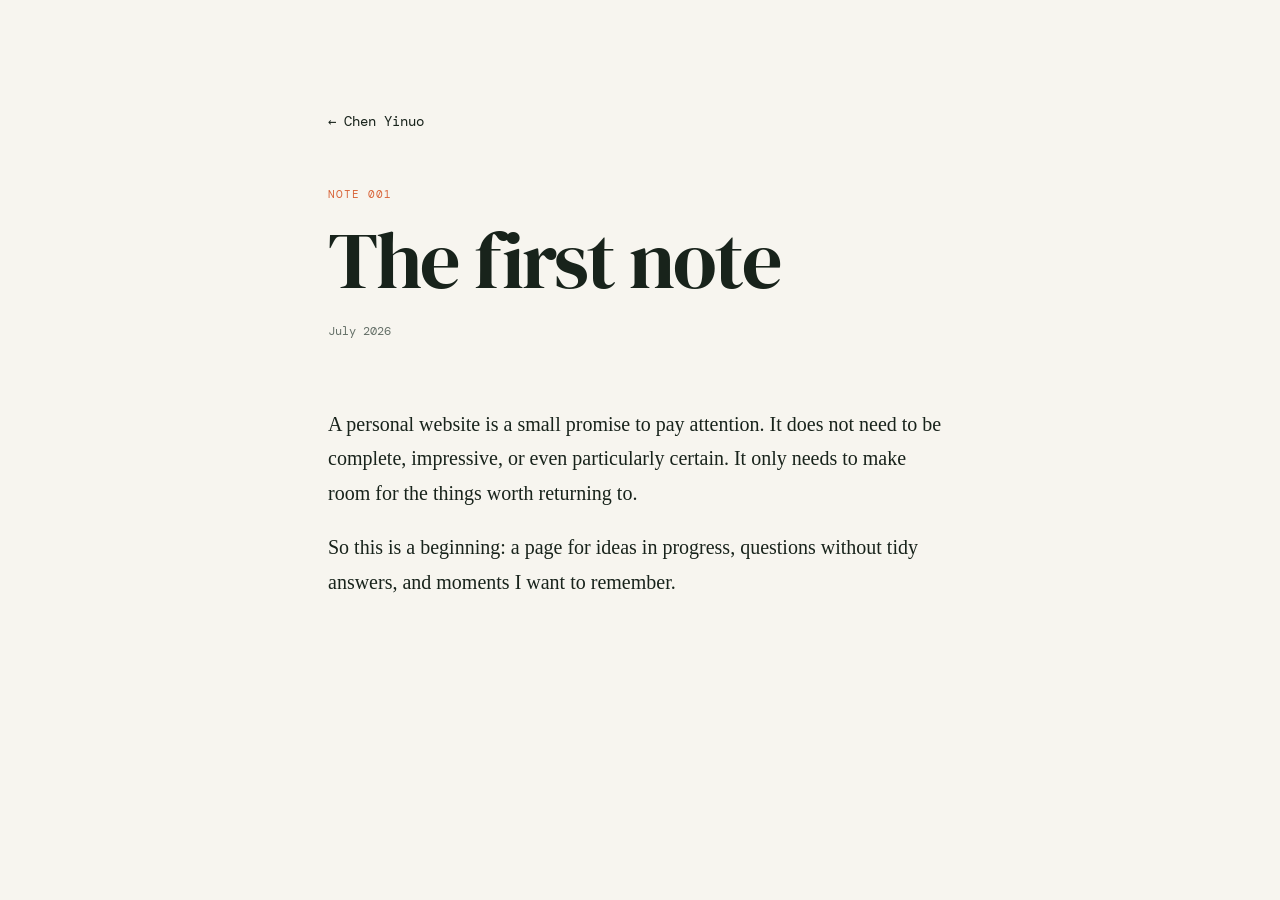
==== posts/first-note.html @ a4663fe4 "Create personal writing site" ====
<!doctype html>
<html lang="en">
  <head>
    <meta charset="UTF-8" />
    <meta name="viewport" content="width=device-width, initial-scale=1.0" />
    <title>The first note — Chen Yinuo</title>
    <link rel="preconnect" href="https://fonts.googleapis.com" />
    <link rel="preconnect" href="https://fonts.gstatic.com" crossorigin />
    <link href="https://fonts.googleapis.com/css2?family=DM+Mono&family=DM+Serif+Display:ital@0;1&display=swap" rel="stylesheet" />
    <link rel="stylesheet" href="../styles.css" />
    <style>
      .article { max-width: 680px; padding: 110px 28px 130px; }
      .article h1 { font-size: clamp(3rem, 7vw, 5rem); margin-bottom: 20px; }
      .article .date { color: var(--muted); font-size: 12px; }
      .article .body { font-family: Georgia, serif; font-size: 20px; line-height: 1.72; margin-top: 65px; }
      .article .back { display: inline-block; margin-bottom: 52px; text-decoration: none; }
      @media (max-width: 600px) { .article { padding-inline: 20px; } }
    </style>
  </head>
  <body>
    <main class="article">
      <a class="back" href="../index.html">← Chen Yinuo</a>
      <p class="eyebrow">Note 001</p>
      <h1>The first note</h1>
      <p class="date">July 2026</p>
      <div class="body">
        <p>A personal website is a small promise to pay attention. It does not need to be complete, impressive, or even particularly certain. It only needs to make room for the things worth returning to.</p>
        <p>So this is a beginning: a page for ideas in progress, questions without tidy answers, and moments I want to remember.</p>
      </div>
    </main>
  </body>
</html>
---- styles.css ----
:root {
  --ink: #18231b;
  --muted: #657068;
  --paper: #f7f5ef;
  --line: #d9d8d0;
  --accent: #d8653a;
}

* { box-sizing: border-box; }
html { scroll-behavior: smooth; }
body {
  margin: 0;
  color: var(--ink);
  background: var(--paper);
  font-family: "DM Mono", monospace;
  font-size: 14px;
  line-height: 1.65;
}
a { color: inherit; }
.site-header, main, footer { max-width: 980px; margin: 0 auto; padding-inline: 28px; }
.site-header {
  display: flex;
  justify-content: space-between;
  align-items: center;
  padding-top: 28px;
}
.site-name { font-weight: 700; text-decoration: none; }
nav { display: flex; gap: 22px; }
nav a { color: var(--muted); text-decoration: none; }
nav a:hover, .post h3 a:hover { color: var(--accent); }
.intro { max-width: 790px; padding: 142px 0 120px; }
.eyebrow { color: var(--accent); font-size: 11px; letter-spacing: .09em; margin: 0 0 15px; text-transform: uppercase; }
h1, h2, h3 { font-family: "DM Serif Display", Georgia, serif; font-weight: 400; letter-spacing: -.025em; line-height: 1.05; }
h1 { font-size: clamp(3.1rem, 7vw, 5.6rem); margin: 0; }
h2 { font-size: 2.65rem; margin: 0; }
.lede { color: var(--muted); font-size: 16px; margin: 27px 0 0; max-width: 530px; }
.writing { border-top: 1px solid var(--line); padding: 52px 0 112px; }
.section-heading { display: flex; align-items: baseline; justify-content: space-between; margin-bottom: 22px; }
.post { align-items: start; border-top: 1px solid var(--line); display: grid; gap: 24px; grid-template-columns: 150px 1fr auto; padding: 25px 0; }
.post-date { color: var(--muted); font-size: 12px; margin: 6px 0 0; }
.post h3 { font-size: 1.8rem; margin: 0 0 8px; }
.post h3 a { text-decoration: none; }
.post div p { color: var(--muted); margin: 0; }
.arrow { color: var(--accent); font-size: 24px; text-decoration: none; }
.about { border-top: 1px solid var(--line); max-width: 630px; padding: 52px 0 130px; }
.about h2 { margin-bottom: 18px; }
.about > p:last-child { color: var(--muted); font-size: 16px; }
footer { border-top: 1px solid var(--line); color: var(--muted); font-size: 11px; padding-block: 27px; }
@media (max-width: 600px) {
  .site-header, main, footer { padding-inline: 20px; }
  .intro { padding: 105px 0 90px; }
  .post { gap: 9px; grid-template-columns: 1fr auto; }
  .post-date { grid-column: 1 / -1; }
}
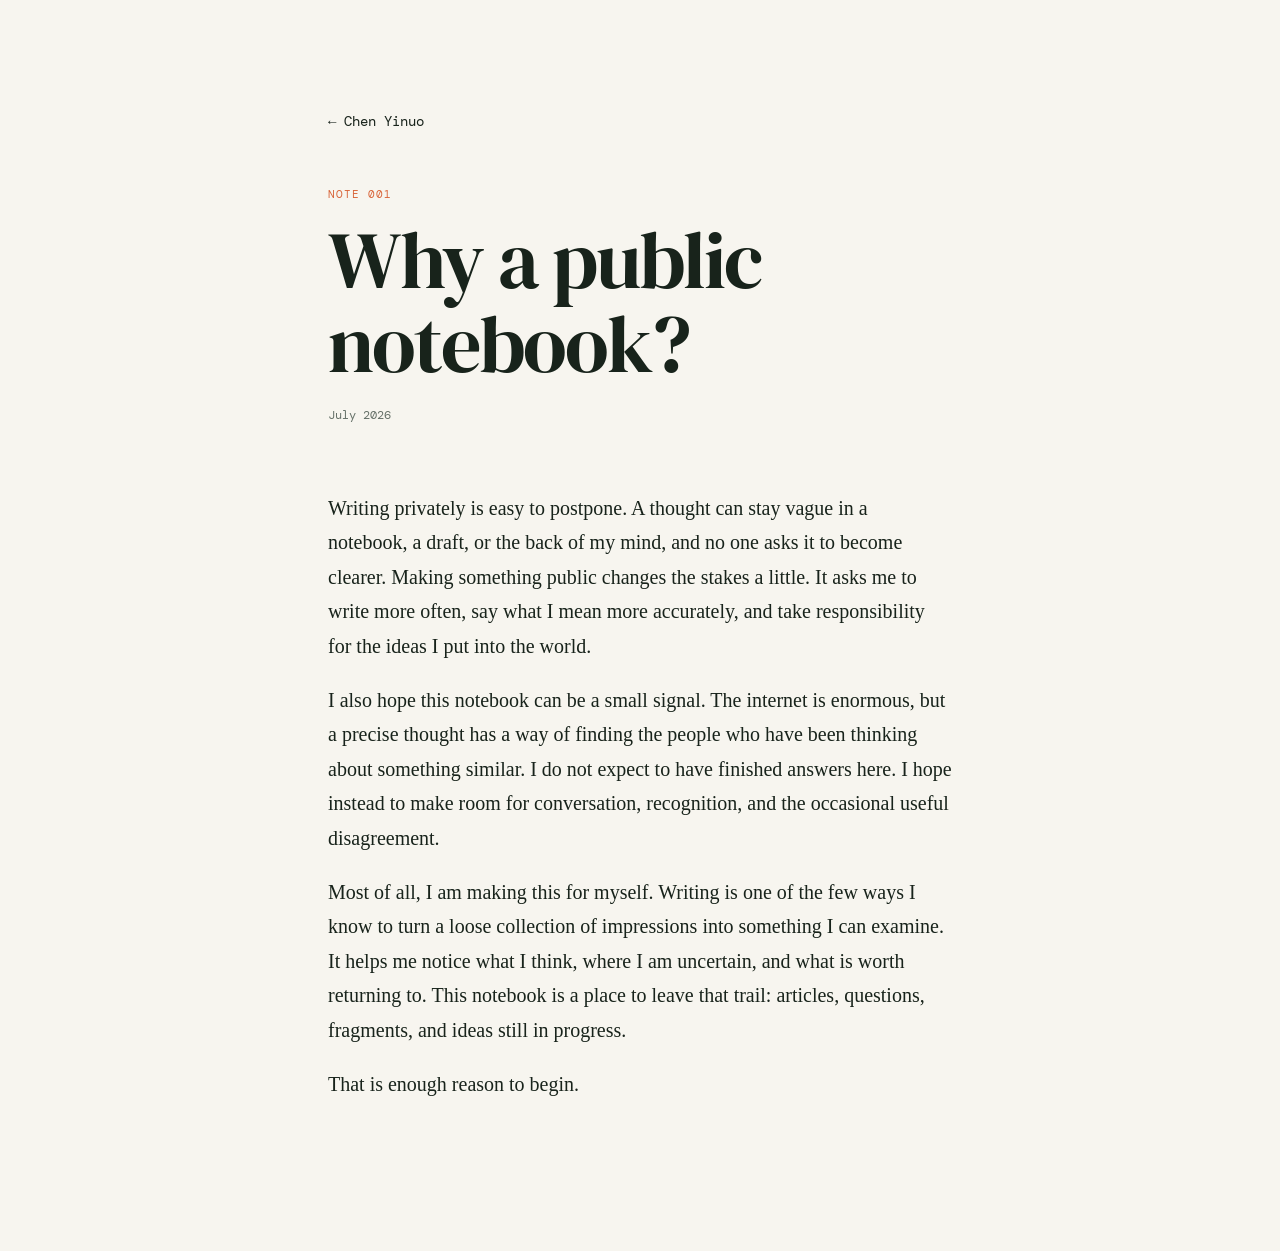
==== commit a82b8e3a: "Publish first note on public writing" ====
--- a/posts/first-note.html
+++ b/posts/first-note.html
@@ -3,7 +3,7 @@
   <head>
     <meta charset="UTF-8" />
     <meta name="viewport" content="width=device-width, initial-scale=1.0" />
-    <title>The first note — Chen Yinuo</title>
+    <title>Why a public notebook? — Chen Yinuo</title>
     <link rel="preconnect" href="https://fonts.googleapis.com" />
     <link rel="preconnect" href="https://fonts.gstatic.com" crossorigin />
     <link href="https://fonts.googleapis.com/css2?family=DM+Mono&family=DM+Serif+Display:ital@0;1&display=swap" rel="stylesheet" />
@@ -21,11 +21,13 @@
     <main class="article">
       <a class="back" href="../index.html">← Chen Yinuo</a>
       <p class="eyebrow">Note 001</p>
-      <h1>The first note</h1>
+      <h1>Why a public notebook?</h1>
       <p class="date">July 2026</p>
       <div class="body">
-        <p>A personal website is a small promise to pay attention. It does not need to be complete, impressive, or even particularly certain. It only needs to make room for the things worth returning to.</p>
-        <p>So this is a beginning: a page for ideas in progress, questions without tidy answers, and moments I want to remember.</p>
+        <p>Writing privately is easy to postpone. A thought can stay vague in a notebook, a draft, or the back of my mind, and no one asks it to become clearer. Making something public changes the stakes a little. It asks me to write more often, say what I mean more accurately, and take responsibility for the ideas I put into the world.</p>
+        <p>I also hope this notebook can be a small signal. The internet is enormous, but a precise thought has a way of finding the people who have been thinking about something similar. I do not expect to have finished answers here. I hope instead to make room for conversation, recognition, and the occasional useful disagreement.</p>
+        <p>Most of all, I am making this for myself. Writing is one of the few ways I know to turn a loose collection of impressions into something I can examine. It helps me notice what I think, where I am uncertain, and what is worth returning to. This notebook is a place to leave that trail: articles, questions, fragments, and ideas still in progress.</p>
+        <p>That is enough reason to begin.</p>
       </div>
     </main>
   </body>
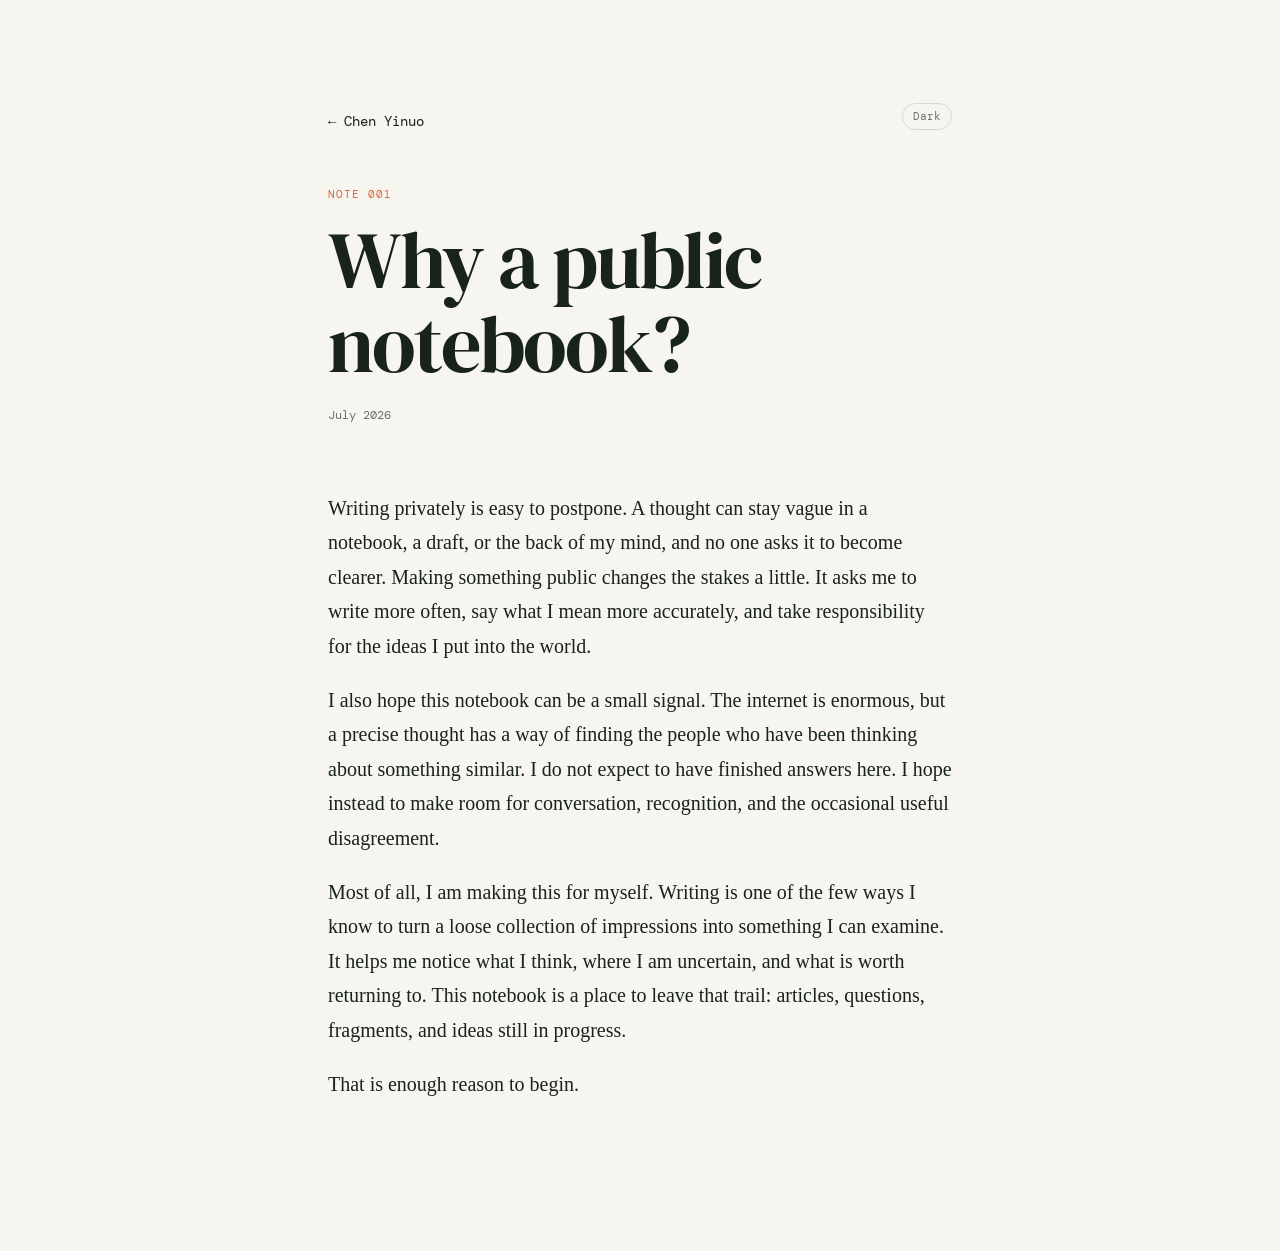
==== commit 842b375b: "Add manual dark mode toggle" ====
--- a/posts/first-note.html
+++ b/posts/first-note.html
@@ -3,6 +3,7 @@
   <head>
     <meta charset="UTF-8" />
     <meta name="viewport" content="width=device-width, initial-scale=1.0" />
+    <meta name="color-scheme" content="light dark" />
     <title>Why a public notebook? — Chen Yinuo</title>
     <link rel="preconnect" href="https://fonts.googleapis.com" />
     <link rel="preconnect" href="https://fonts.gstatic.com" crossorigin />
@@ -20,6 +21,7 @@
   <body>
     <main class="article">
       <a class="back" href="../index.html">← Chen Yinuo</a>
+      <button class="theme-toggle article-toggle" type="button" aria-label="Switch to dark mode">Dark</button>
       <p class="eyebrow">Note 001</p>
       <h1>Why a public notebook?</h1>
       <p class="date">July 2026</p>
@@ -30,5 +32,6 @@
         <p>That is enough reason to begin.</p>
       </div>
     </main>
+    <script src="../theme.js"></script>
   </body>
 </html>
--- a/styles.css
+++ b/styles.css
@@ -4,6 +4,24 @@
   --paper: #f7f5ef;
   --line: #d9d8d0;
   --accent: #d8653a;
+}
+
+@media (prefers-color-scheme: dark) {
+  :root:not([data-theme="light"]) {
+    --ink: #e9ede5;
+    --muted: #abb4aa;
+    --paper: #182019;
+    --line: #3c473e;
+    --accent: #ff9b70;
+  }
+}
+
+:root[data-theme="dark"] {
+  --ink: #e9ede5;
+  --muted: #abb4aa;
+  --paper: #182019;
+  --line: #3c473e;
+  --accent: #ff9b70;
 }
 
 * { box-sizing: border-box; }
@@ -28,6 +46,20 @@
 nav { display: flex; gap: 22px; }
 nav a { color: var(--muted); text-decoration: none; }
 nav a:hover, .post h3 a:hover { color: var(--accent); }
+.theme-toggle {
+  appearance: none;
+  background: transparent;
+  border: 1px solid var(--line);
+  border-radius: 999px;
+  color: var(--muted);
+  cursor: pointer;
+  font: inherit;
+  font-size: 11px;
+  line-height: 1;
+  padding: 7px 10px;
+}
+.theme-toggle:hover { border-color: var(--accent); color: var(--accent); }
+.article-toggle { float: right; margin-top: -7px; }
 .intro { max-width: 790px; padding: 142px 0 120px; }
 .eyebrow { color: var(--accent); font-size: 11px; letter-spacing: .09em; margin: 0 0 15px; text-transform: uppercase; }
 h1, h2, h3 { font-family: "DM Serif Display", Georgia, serif; font-weight: 400; letter-spacing: -.025em; line-height: 1.05; }
